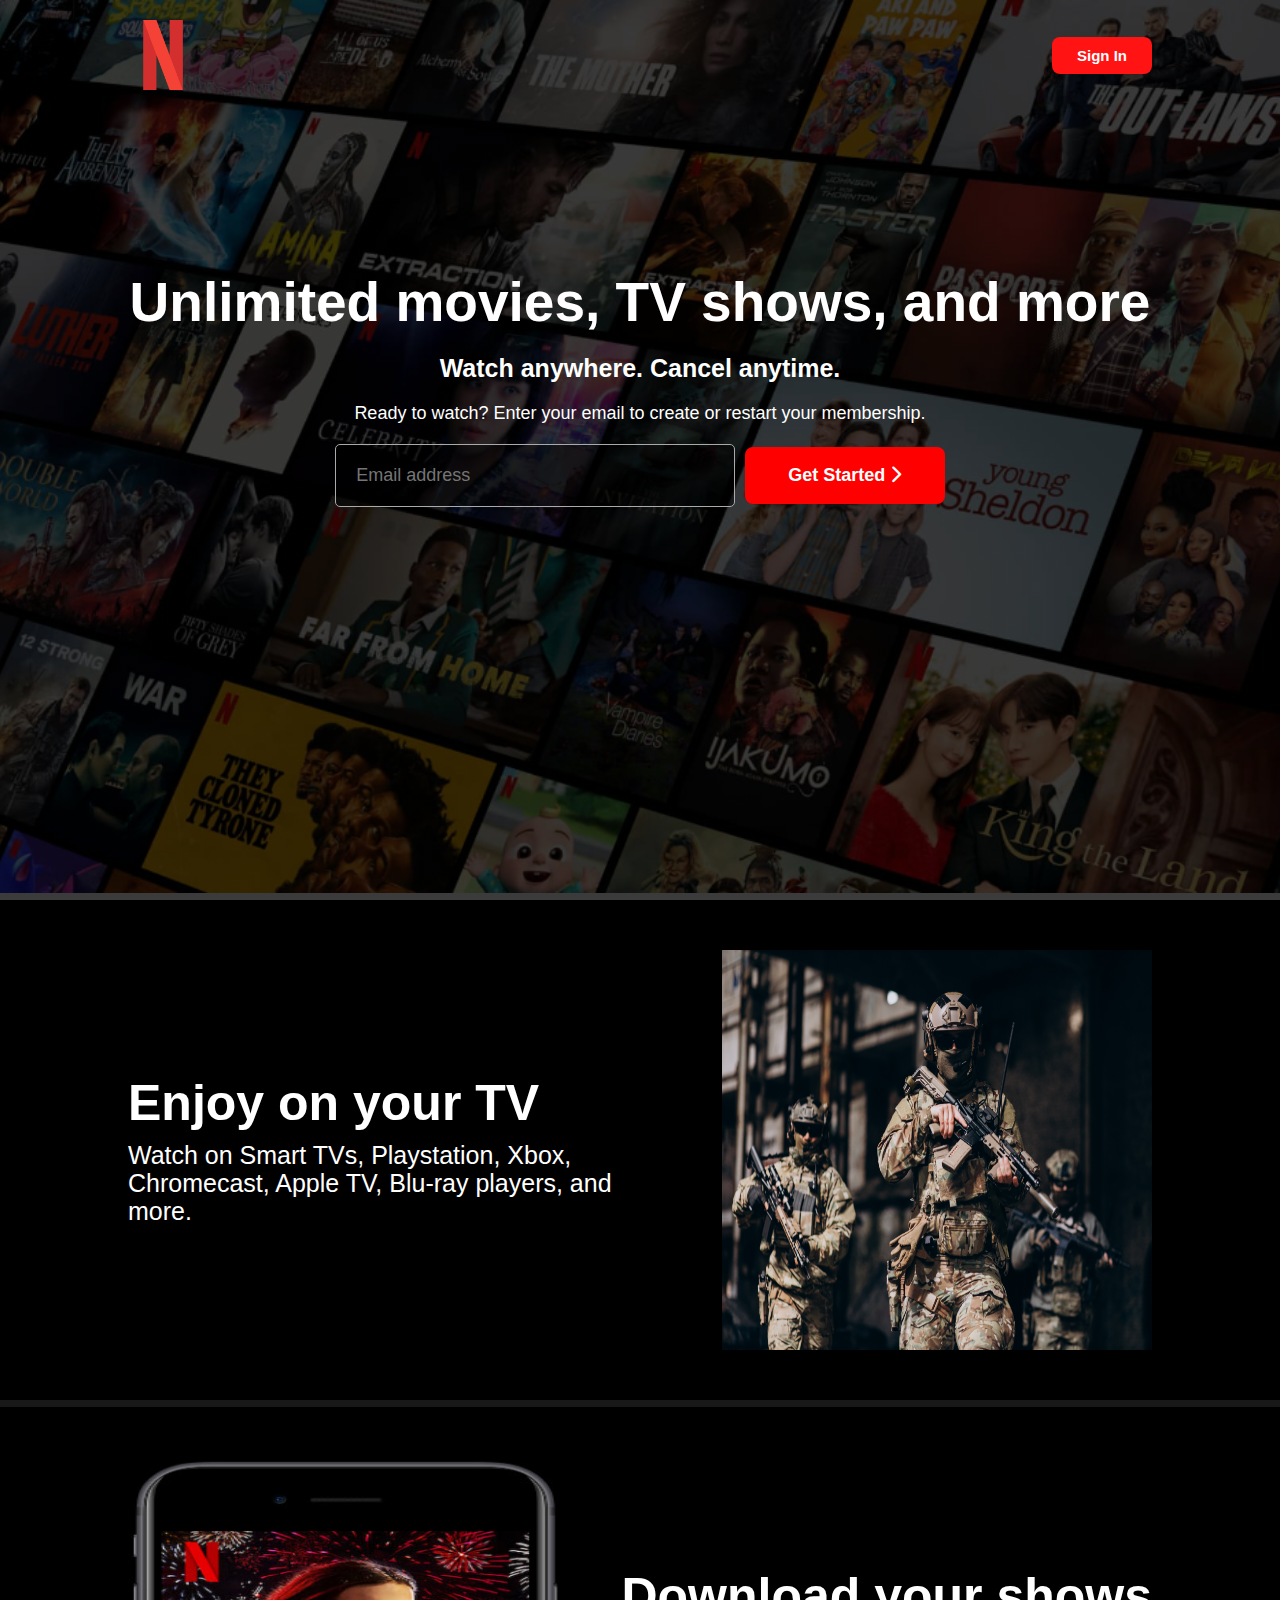
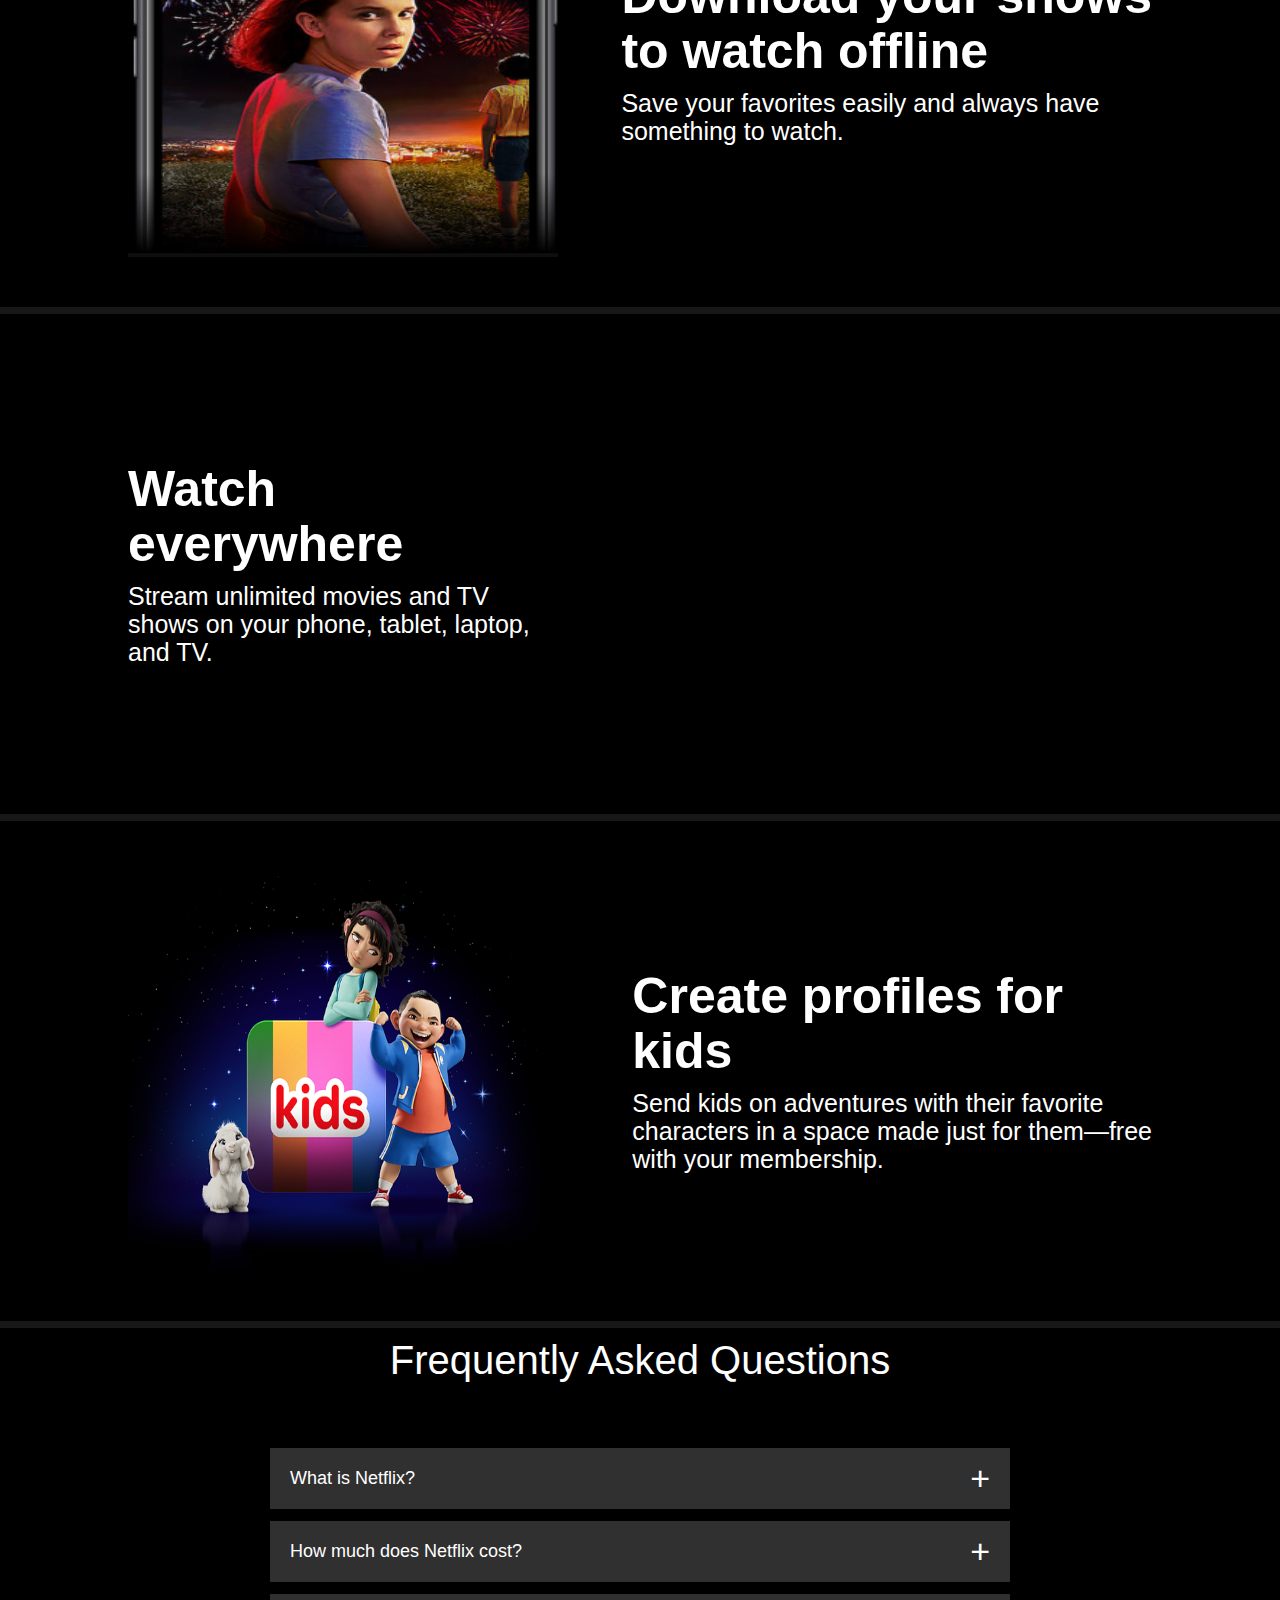
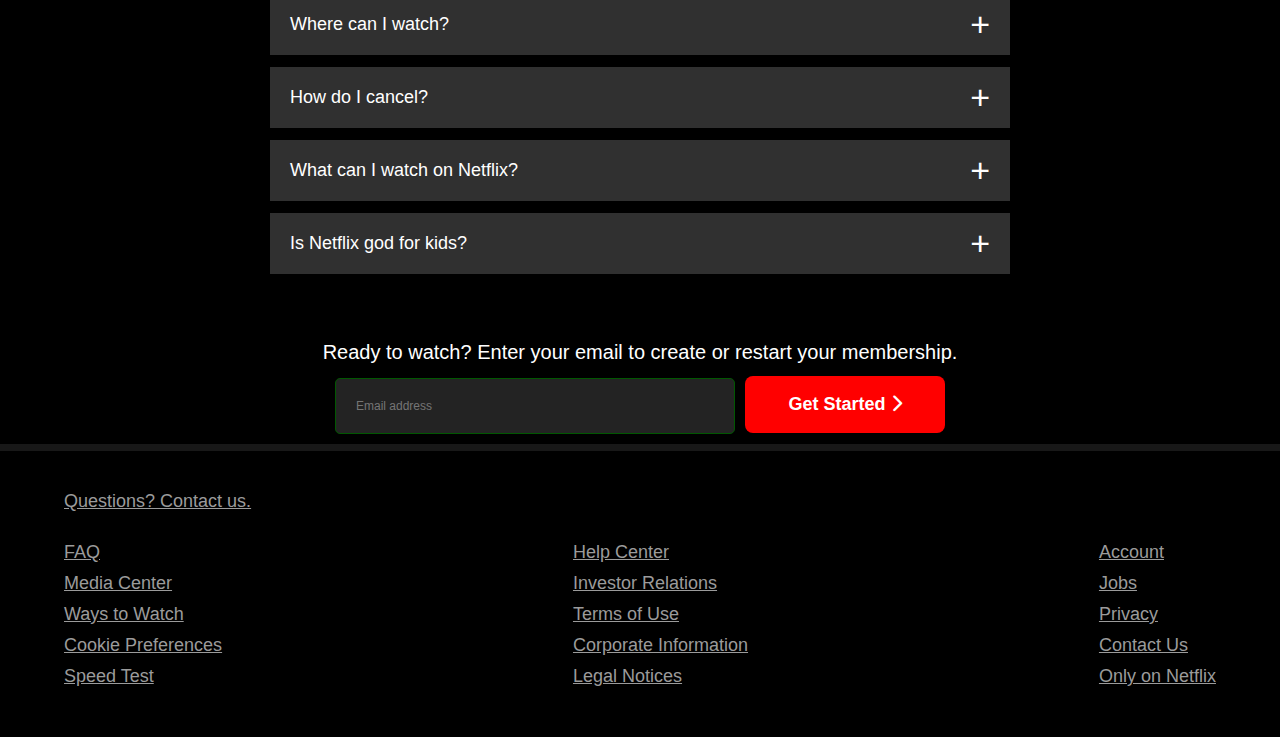
==== index.html @ 26bc0261 "done with the desktop view" ====
<!DOCTYPE html>
<html lang="en">

<head>
    <meta charset="UTF-8">
    <meta name="viewport" content="width=device-width, initial-scale=1.0">
    <title>Netflix</title>
    <link rel="stylesheet" href="./main.css">
    <link rel="stylesheet" href="./fontawesome/css/all.css">
</head>

<body>

    <section class="hero">
        <div class="header">
            <div class="menu-bar">
                <div class="image"> <img src="./images/netflix.png" alt=""></div>
                <button class="sign-up"><a href="">Sign In</a></button>
            </div>

            <div class="header-content">
                <h1>Unlimited movies, TV shows, and more</h1>
                <h4>Watch anywhere. Cancel anytime.</h4>
                <p>Ready to watch? Enter your email to create or restart your membership.</p>
                <div class="header-buttons">
                    <input type="email" placeholder="Email address">
                    <button class="get-started">Get Started <i class="fa-solid fa-chevron-right"></i></button>
                </div>

            </div>
        </div>
    </section>

    <section class="body">
        <div class="body-content">
            <div class="bodies">
                <div class="write-up">
                    <h1>Enjoy on your TV</h1>
                    <p>Watch on Smart TVs, Playstation, Xbox,<br> Chromecast, Apple TV, Blu-ray players, and<br> more.
                    </p>
                </div>
                <div class="body-image">
                    <img src="./images/first.jpg">
                </div>
            </div>
        </div>

        <div class="body-content">
            <div class="bodies">
                <div class="body-image">
                    <img src="./images/second.png">
                </div>
                <div class="write-up">
                    <h1>Download your shows <br>to watch offline</h1>
                    <p>Save your favorites easily and always have <br>something to watch.</p>
                </div>
            </div>
        </div>
        <div class="body-content">
            <div class="bodies">
                <div class="write-up">
                    <h1>Watch <br>everywhere</h1>
                    <p>Stream unlimited movies and TV <br>shows on your phone, tablet, laptop, <br>and TV.</p>
                </div>
                <div class="body-image">
                </div>
            </div>
        </div>

        <div class="body-content">
            <div class="bodies">
                <div class="body-image">
                    <img src="./images/third.png">
                </div>
                <div class="write-up">
                    <h1>Create profiles for <br>kids</h1>
                    <p>Send kids on adventures with their favorite <br>characters in a space made just for them—free
                        <br>with your membership.
                    </p>
                </div>
            </div>
        </div>
    </section>

    <section class="faq">
        <h2>Frequently Asked Questions</h2>
        <ul class="accordion">
            <li>
                <input type="radio" name="accordion" id="first">
                <label for="first">What is Netflix?</label>
                <div class="content">
                    <p>Netflix is a streaming service that offers a wide variety of award-winning TV shows, <br>movies,
                        anime, documentaries, and more on thousands of internet-connected devices. <br> <br>You can
                        watch as much as you want, whenever you want without a single commercial – all<br>for one
                        low monthly price. There's always something new to discover and new TV shows <br>and movies are
                        added every week!</p>
                </div>
            </li>


            <li>
                <input type="radio" name="accordion" id="second">
                <label for="second">How much does Netflix cost?</label>
                <div class="content">
                    <p>Watch Netflix on your smartphone, tablet, Smart TV, laptop, or streaming device, all for <br>one
                        fixed monthly fee. Plans range from ₦1,200 to ₦4,400 a month. No extra costs, no <br>contracts.
                    </p>
                </div>
            </li>

            <li>
                <input type="radio" name="accordion" id="third">
                <label for="third">Where can I watch?</label>
                <div class="content">
                    <p>Watch anywhere, anytime. Sign in with your Netflix account to watch instantly on the web <br>at
                        netflix.com from your personal computer or on any internet-connected device that <br>offers the
                        Netflix app, including smart TVs, smartphones, tablets, streaming media players <br>and game
                        consoles. <br><br>You can also download your favorite shows with the iOS, Android, or Windows 10
                        app. <br>Use downloads to watch while you're on the go and without an internet connection.
                        <br>Take Netflix with you anywhere.
                    </p>
                </div>
            </li>

            <li>
                <input type="radio" name="accordion" id="fourth">
                <label for="fourth">How do I cancel?</label>
                <div class="content">
                    <p>Netflix is flexible. There are no pesky contracts and no commitments. You can easily <br>cancel
                        your account online in two clicks. There are no cancellation fees – start or stop your
                        <br>account anytime.
                    </p>
                </div>
            </li>

            <li>
                <input type="radio" name="accordion" id="fifth">
                <label for="fifth">What can I watch on Netflix?</label>
                <div class="content">
                    <p>Netflix has an extensive library of feature films, documentaries, TV shows, anime,
                        award-<br>winning Netflix originals, and more. Watch as much as you want, anytime you want.</p>
                </div>
            </li>

            <li>
                <input type="radio" name="accordion" id="sixth">
                <label for="sixth">Is Netflix god for kids?</label>
                <div class="content">
                    <p>The Netflix Kids experience is included in your membership to give parents control while <br>kids
                        enjoy family-friendly TV shows and movies in their own space. <br><br>Kids profiles come with
                        PIN-protected parental controls that let you restrict the maturity <br>rating of content kids
                        can watch and block specific titles you don’t want kids to see.</p>
                </div>
            </li>
        </ul>
        <small>Ready to watch? Enter your email to create or restart your membership.</small>
        <div class="faq-buttons">
            <input type="email" placeholder="Email address">
            <button class="get-started">Get Started <i class="fa-solid fa-chevron-right"></i></button>
        </div>
    </section>

    <section class="footer">
        <div class="footer-content">
            <div class="heads">
                <ul>
                    <li><a href="#">Questions? Contact us.</a></li>
                </ul>
            </div>
            <div class="footer-contents">
                <ul>
                    <li><a href="#">FAQ</a></li>
                    <li><a href="#">Media Center</a></li>
                    <li><a href="#">Ways to Watch</a></li>
                    <li><a href="#">Cookie Preferences</a></li>
                    <li><a href="#">Speed Test</a></li>
                </ul>

                <ul>
                    <li><a href="#">Help Center</a></li>
                    <li><a href="#">Investor Relations</a></li>
                    <li><a href="#">Terms of Use</a></li>
                    <li><a href="#">Corporate Information</a></li>
                    <li><a href="#">Legal Notices</a></li>
                </ul>

                <ul>
                    <li><a href="#">Account</a></li>
                    <li><a href="#">Jobs</a></li>
                    <li><a href="#">Privacy</a></li>
                    <li><a href="#">Contact Us</a></li>
                    <li><a href="#">Only on Netflix</a></li>
                </ul>
            </div>
        </div>
    </section>

</body>

</html>
---- main.css ----
*{
    margin: 0;
    padding: 0;
    box-sizing: border-box;
}

body{
    background: #000;
    color: #fff;
    font-family: 'Segoe UI', Tahoma, Geneva, Verdana, sans-serif;
}

.hero{
    width: 100%;
    height: 100vh;
    background: linear-gradient(rgba(0, 0, 0, 0.7), rgba(0, 0, 0, 0.7)), url(./images/header.png);
    background-size: cover;
    background-position: center;
    position: relative;
    border-bottom: 7px solid rgb(59, 59, 59);
}
.header{
    width: 80%;
    margin: 0 auto;
}
.menu-bar{
    /* border: 3px solid green; */
    display: flex;
    justify-content: space-between;
    align-items: center;
    padding-top: 20px;
}
.image{
    /* border: 3px solid white; */
    width: 70px;
    height: 70px;
}
.image img{
    width: 100%;
    height: 100%;
}
.sign-up{
    background: rgb(255, 19, 19);
    border-radius: 8px;
    padding: 10px;
    font-size: 15px;
    border: none;
    font-weight: 550;
    width: 100px;
    transition: all 0.5s;
    cursor: pointer;
}
.sign-up a{
    text-decoration: none;
    color: #fff;
}
.sign-up:hover{
    background: rgb(192, 4, 4);
}
.header-content{
    /* border: 3px solid green; */
    display: grid;
    flex-direction: column;
    place-items: center;
    margin-top: 180px;
}
.header-content h1{
    font-weight: 700;
    font-size: 55px;
}
.header-content h4{
    font-size: 25px;
    margin: 20px 0;
}
.header-content p{
    font-size: 18px;
    margin-bottom: 20px;
}
input{
    background: rgba(0, 0, 0, 0.5);
    outline: none;
    border: 1px solid rgb(170, 170, 170);
    color: rgb(170, 170, 170);
    padding: 20px;
    border-radius: 5px;
    width: 400px;
    font-size: 18px;
}
.get-started{
    font-weight: 600;
    font-size: 18px;
    background: red;
    color: #fff;
    border-radius: 8px;
    border: none;
    padding: 18px;
    transition: all 0.5s;
    cursor: pointer;
    width: 200px;
    margin-left: 5px;
}
.get-started:hover{
    background: rgb(192, 4, 4);
}
.body-content{
    border-bottom: 7px solid rgb(59, 59, 59, 0.4);
}
.bodies{
    width: 80%;
    margin: 0 auto;
    padding: 50px 0;
    display: flex;
    justify-content: space-between;
    align-items: center;
}
.body-content h1{
    font-weight: 800;
    font-size: 50px;
    margin-bottom: 10px;
    line-height: 55px;
}
.body-content p{
    font-size: 25px;
    line-height: 28px;
}
.body-image{
    height: 400px;
    width: 430px;
    object-fit: cover;
    object-position: center;
}

.body-image img{
    width: 100%;
    height: 100%;
}
.faq{
    padding: 10px 12px;
    text-align: center;
    font-size: 18px;
}
.faq h2{
    font-weight: 500;
    font-size: 40px;
}
.accordion{
    margin: 60px auto;
    width: 100%;
    max-width: 750px;
}
.accordion li{
    list-style: none;
    width: 100%;
    padding: 5px;
}
.accordion li label{
    display: flex;
    align-items: center;
    padding: 20px;
    font-size: 18px;
    font-weight: 500;
    background: #303030;
    margin-bottom: 2px;
    cursor: pointer;
    position: relative;
}
label::after{
    content: "+";
    font-size: 34px;
    position: absolute;
    right: 20px;
    transition: transform 0.5s;
}
input[type="radio"]{
    display: none;
}
.accordion .content{
    background: #303030;
    text-align: left;
    padding: 0 20px;
    max-height: 0;
    overflow: hidden;
    transition: max-height 0.5s, padding 0.5s;
}
.accordion input[type="radio"]:checked + label + .content{
    max-height: 600px;
    padding: 30px 20px;
}
.accordion input[type="radio"]:checked + label::after{
    transform: rotate(135deg);
}
small{
    font-size: 20px;
}
.faq input{
    border: 1px solid rgb(1, 87, 1);
    background: rgb(173, 173, 173, 0.2);
    font-size: 12px;
}
.faq-buttons{
    margin-top: 12px;
}
.footer{
    border-top: 7px solid rgb(59, 59, 59, 0.4); 
}
.footer-content{
    width: 90%;
    margin: 0 auto;
    padding: 40px 0;
}
.footer-content li{
    display: flex;
    list-style: none;
}
.footer-content a{
    color: #9b9b9b;
    font-size: 18px;
}
.footer-contents{
    display: flex;
    justify-content: space-between;
}
.footer-contents a{
    margin-bottom: 10px;
}
.heads li{
    margin-bottom: 30px;
}
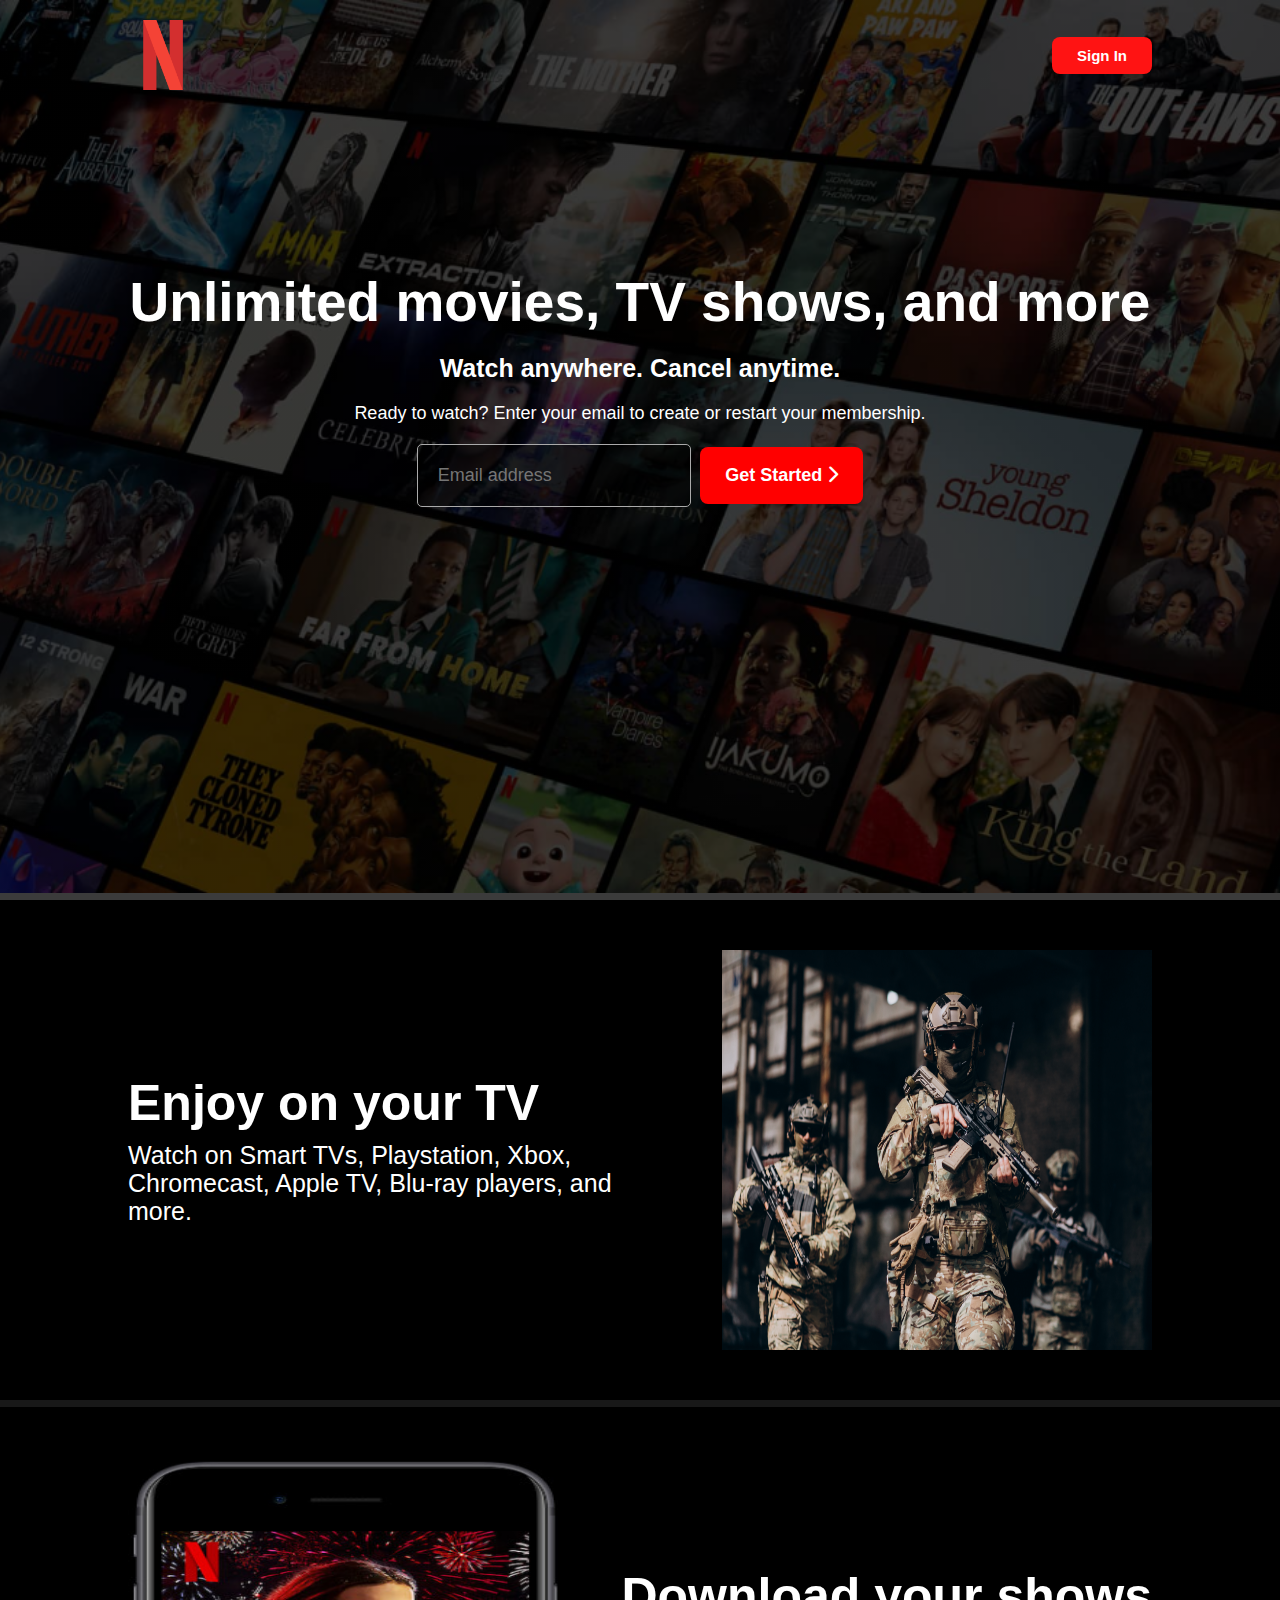
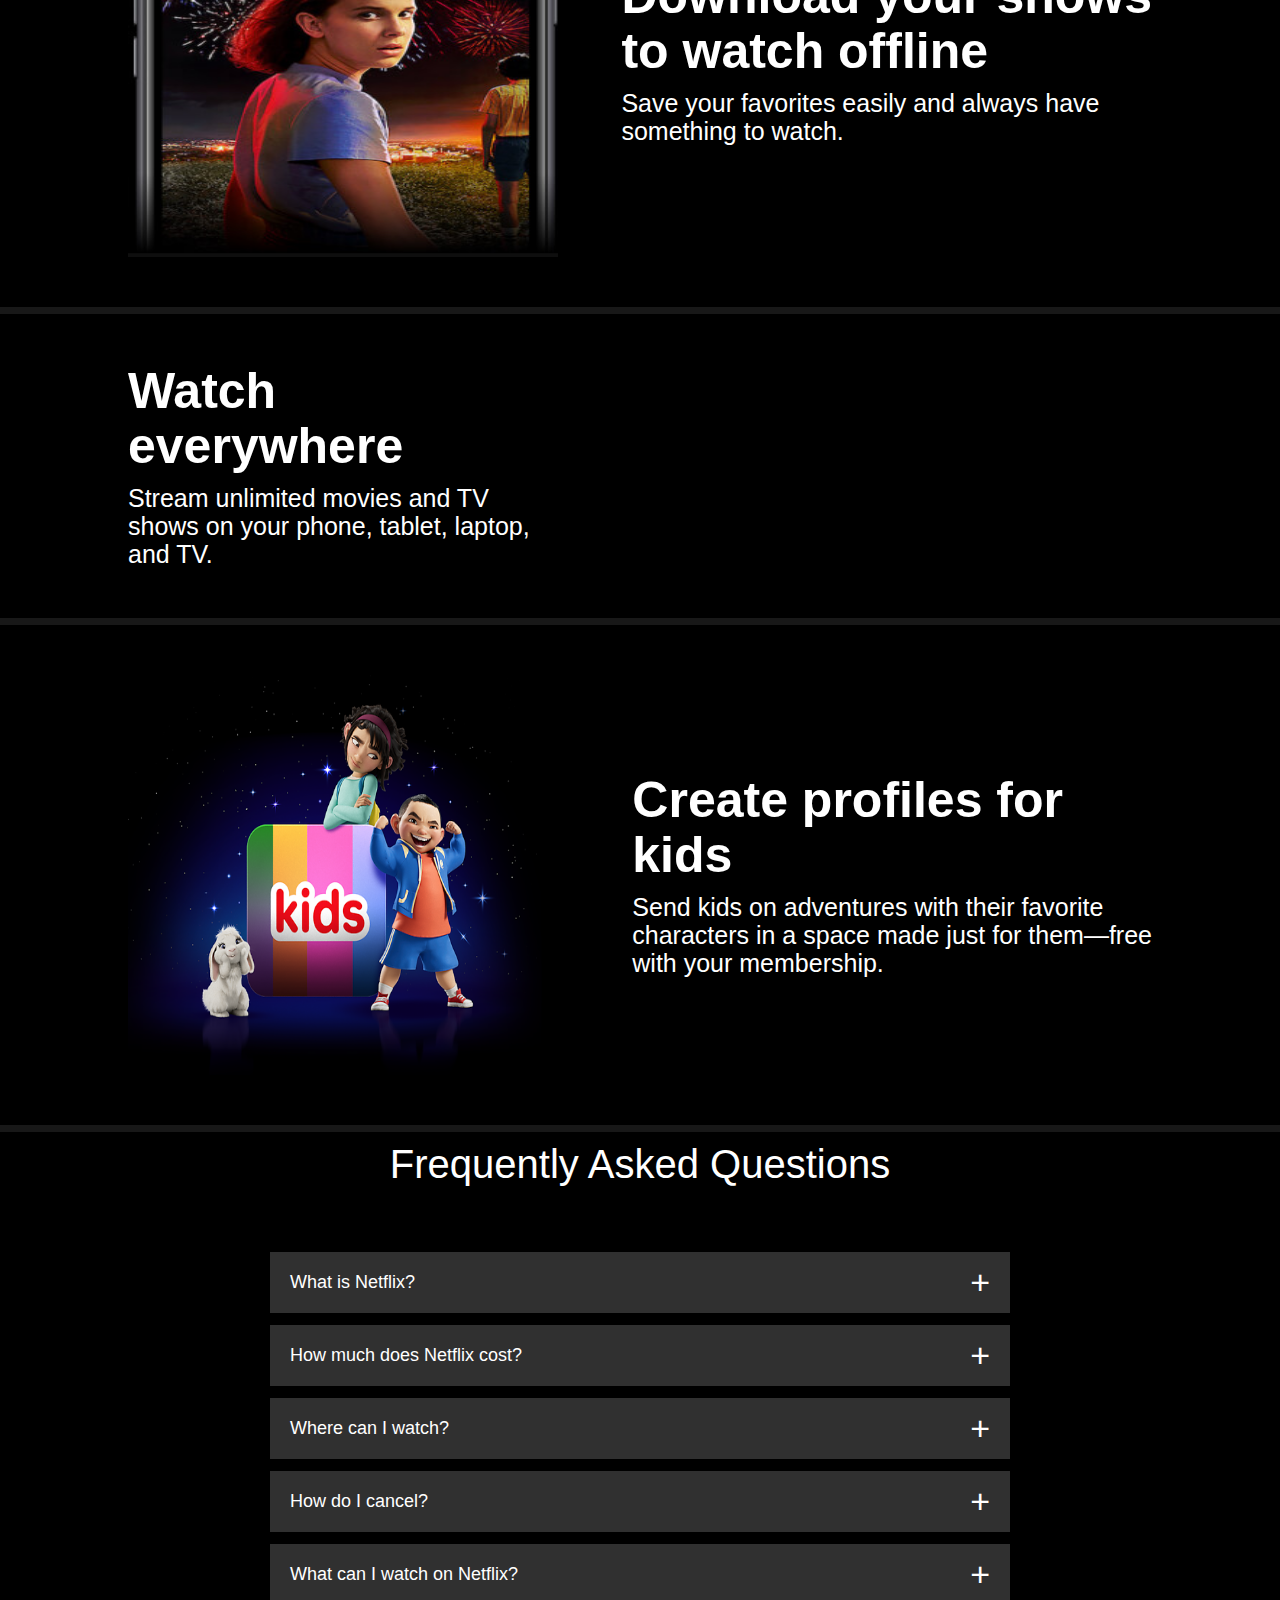
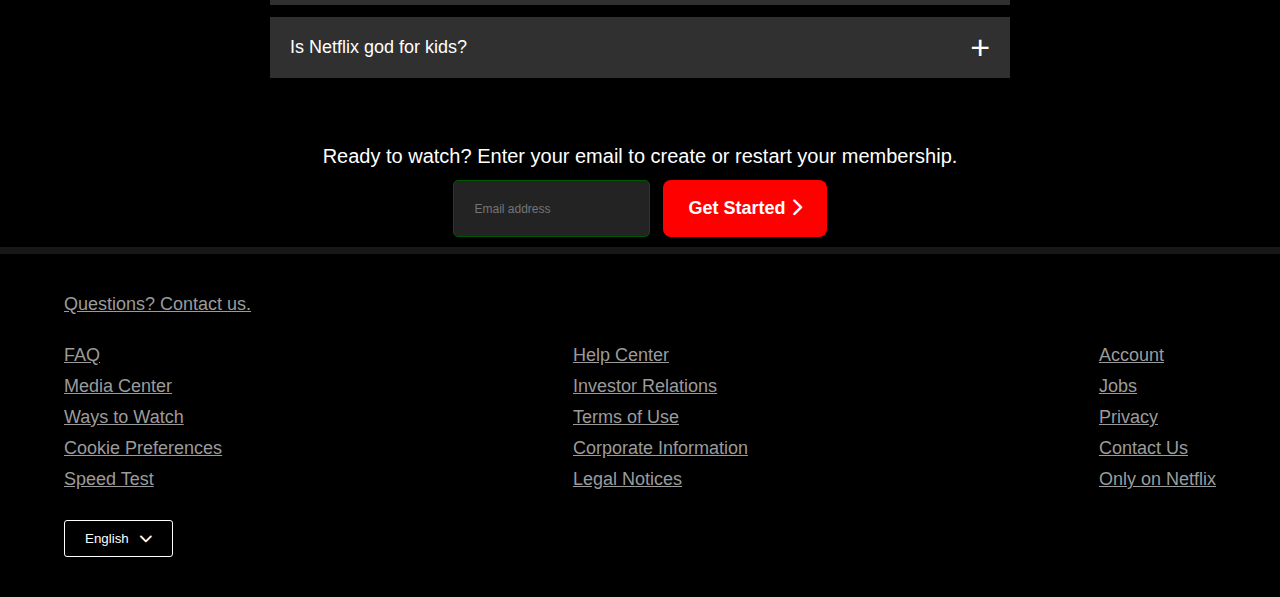
==== commit 770e6f5f: "done with the netflix clone both mobile and desktop view" ====
--- a/index.html
+++ b/index.html
@@ -15,7 +15,7 @@
         <div class="header">
             <div class="menu-bar">
                 <div class="image"> <img src="./images/netflix.png" alt=""></div>
-                <button class="sign-up"><a href="">Sign In</a></button>
+                <button class="sign-up"><a href="./sign-up.html">Sign In</a></button>
             </div>
 
             <div class="header-content">
@@ -23,7 +23,7 @@
                 <h4>Watch anywhere. Cancel anytime.</h4>
                 <p>Ready to watch? Enter your email to create or restart your membership.</p>
                 <div class="header-buttons">
-                    <input type="email" placeholder="Email address">
+                    <input type="email" placeholder="Email address" class="email">
                     <button class="get-started">Get Started <i class="fa-solid fa-chevron-right"></i></button>
                 </div>
 
@@ -46,7 +46,7 @@
         </div>
 
         <div class="body-content">
-            <div class="bodies">
+            <div class="bodies two">
                 <div class="body-image">
                     <img src="./images/second.png">
                 </div>
@@ -62,7 +62,6 @@
                     <h1>Watch <br>everywhere</h1>
                     <p>Stream unlimited movies and TV <br>shows on your phone, tablet, laptop, <br>and TV.</p>
                 </div>
-                <div class="body-image">
                 </div>
             </div>
         </div>
@@ -192,6 +191,7 @@
                     <li><a href="#">Only on Netflix</a></li>
                 </ul>
             </div>
+        <button class="language-btn">English <i class="fa-solid fa-chevron-down"></i></button>
         </div>
     </section>
 
--- a/main.css
+++ b/main.css
@@ -83,7 +83,7 @@
     color: rgb(170, 170, 170);
     padding: 20px;
     border-radius: 5px;
-    width: 400px;
+    /* width: 400px; */
     font-size: 18px;
 }
 .get-started{
@@ -93,10 +93,10 @@
     color: #fff;
     border-radius: 8px;
     border: none;
-    padding: 18px;
+    padding: 18px 25px;
     transition: all 0.5s;
     cursor: pointer;
-    width: 200px;
+    /* width: 200px; */
     margin-left: 5px;
 }
 .get-started:hover{
@@ -199,6 +199,10 @@
 }
 .faq-buttons{
     margin-top: 12px;
+    display: flex;
+    flex-wrap: wrap;
+    gap: 8px;
+    justify-content: center;
 }
 .footer{
     border-top: 7px solid rgb(59, 59, 59, 0.4); 
@@ -219,10 +223,112 @@
 .footer-contents{
     display: flex;
     justify-content: space-between;
+    flex-wrap: wrap;
+    gap: 10px;
 }
 .footer-contents a{
     margin-bottom: 10px;
 }
 .heads li{
     margin-bottom: 30px;
+}
+.footer .language-btn{
+    color: #fff;
+    padding: 10px 20px;
+    border-radius: 3px;
+    border: 1px solid #fff;
+    background: transparent;
+    cursor: pointer;
+    margin-top: 20px;
+}
+.language-btn i{
+    margin-left: 8px;
+}
+
+/* media query */
+
+@media only screen and (max-width:600px) {
+    /* .hero{
+        background-size: cover;
+        background-position: center;
+        background-repeat: repeat;
+        position: relative;
+        background: linear-gradient(rgba(0, 0, 0, 0.7), rgba(0, 0, 0, 0.7)), url(./images/header.png);
+        width: 100vw;
+        height: 100vh;
+        display: flex;
+        flex-direction: column;
+        padding: none;
+        align-items: center;
+    } */
+    .header{
+        width: 100%;
+        padding: 0 5px;
+    }
+    .header-content{
+        text-align: center;
+        height: 80vh;
+        display: flex;
+        flex-direction: column;
+        justify-content: center;
+        align-items: center;
+        margin-top: 50px;
+    }
+    .email{
+        width: 85%;
+        margin-bottom: 20px;
+    }
+
+    .header-content{
+        position: unset;
+        transform: none;
+        padding-top: 150px;
+    }
+    .header-content h1{
+        font-size: 30px;
+    }
+    .header-buttons button, .header-buttons input{
+        font-size: 12px;
+        padding: 10px 15px;
+    }
+    .bodies{
+        display: flex;
+        flex-direction: column;
+    }
+    .two{
+        flex-direction: column-reverse !important;
+    }
+    .write-up, .body-image{
+        flex-basis: 100%;
+        margin: 10px 0;
+    }
+    .write-up h1{
+        font-size: 30px;
+    }
+    .write-up p{
+        font-size: 15px;
+    }
+    .faq h2{
+        font-size: 20px;
+    }
+    .accordion .content{
+        font-size: 14px;
+    }
+    .accordion li label{
+        padding: 10px;
+        font-size: 14px;
+    }
+    label::after{
+        font-size: 22px;
+    }
+    @media screen and (max-width:450px) {
+        .hero{
+            /* border: 3px solid yellow; */
+            display: flex;
+            width: 100vw;
+            height: 100vh;
+            background-repeat: no-repeat;
+            background-size: cover;
+        }
+    }
 }